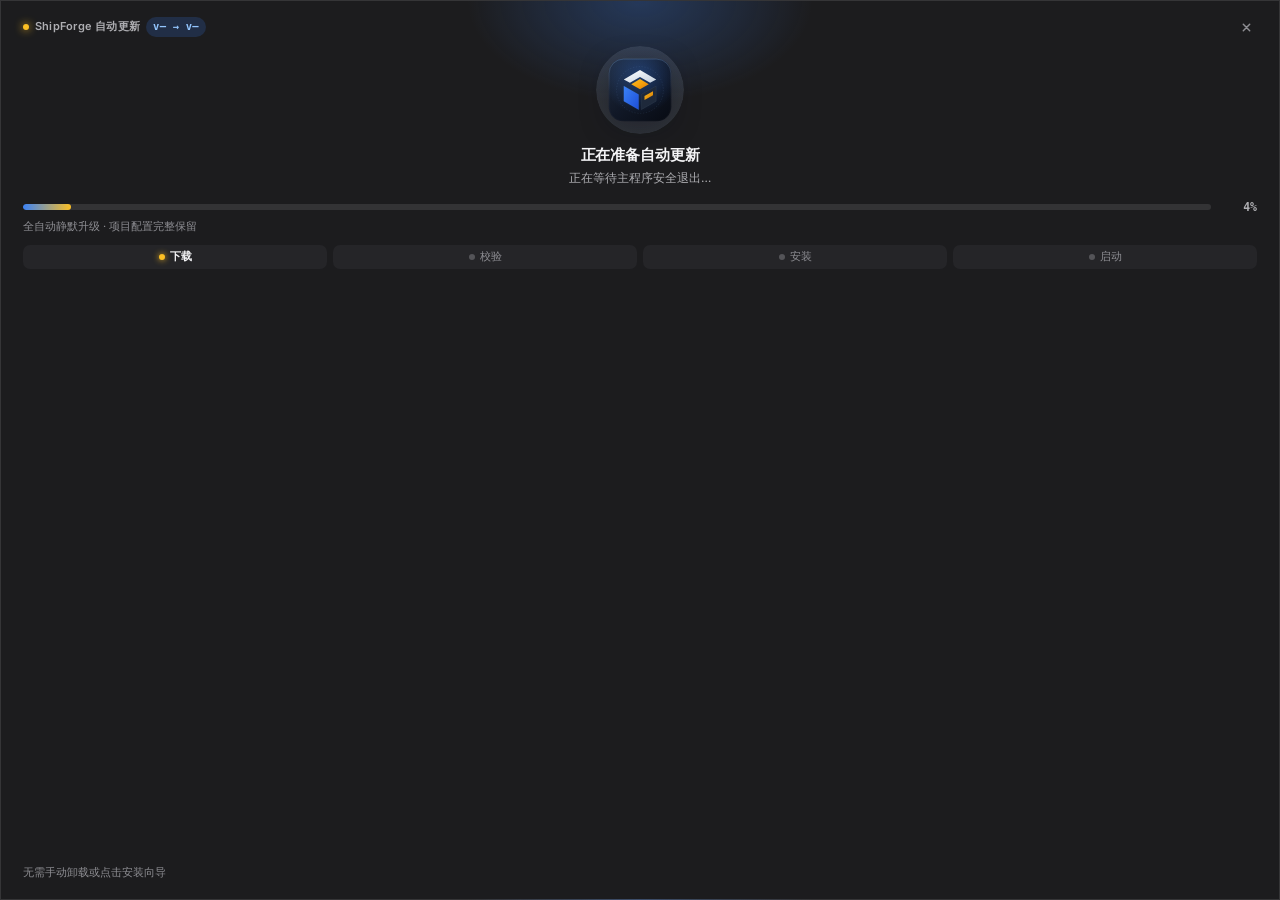
==== src/web/updater.html @ 5f90aaad "feat(release): v1.5.0 auto-updater host, release notes + latest.json sync, changelog drafter fix, an" ====
<!doctype html>
<html lang="zh-CN" data-theme="dark">
<head>
  <meta charset="UTF-8" />
  <meta name="viewport" content="width=device-width, initial-scale=1.0" />
  <meta name="color-scheme" content="light dark" />
  <title>ShipForge 自动更新</title>
  <style>
    @font-face {
      font-family: "Inter";
      font-style: normal;
      font-weight: 100 900;
      font-display: swap;
      src: url("assets/fonts/Inter-latin.woff2") format("woff2");
      unicode-range: U+0000-00FF, U+0131, U+0152-0153, U+02BB-02BC, U+02C6, U+02DA, U+02DC,
        U+0304, U+0308, U+0329, U+2000-206F, U+20AC, U+2122, U+2191, U+2193, U+2212, U+2215,
        U+FEFF, U+FFFD;
    }

    @property --ring-pct {
      syntax: "<number>";
      inherits: true;
      initial-value: 0;
    }

    :root {
      color-scheme: light dark;
      --font: -apple-system, BlinkMacSystemFont, "SF Pro Text", "Inter", "PingFang SC", "Microsoft YaHei UI", "Segoe UI", system-ui, sans-serif;
      --mono: "SF Mono", "Cascadia Mono", Consolas, monospace;

      /* Light tokens (Apple Sequoia × ShipForge Cobalt/Amber) */
      --bg: #ffffff;
      --bg-subtle: #f5f5f7;
      --border: rgba(0, 0, 0, 0.09);
      --text-1: #1d1d1f;
      --text-2: #636366;
      --text-3: #8e8e93;
      --track: rgba(0, 0, 0, 0.075);
      --ring-track: rgba(15, 23, 42, 0.09);
      --accent-a: #2563eb;
      --accent-b: #f59e0b;
      --accent-solid: #d98a00;
      --accent-solid-hover: #c07900;
      --accent-fg: #ffffff;
      --pill-bg: rgba(37, 99, 235, 0.09);
      --pill-fg: #1d4ed8;
      --ok: #248a3d;
      --err: #d70015;
      --err-bg: rgba(215, 0, 21, 0.08);
      --btn-ghost-bg: rgba(0, 0, 0, 0.048);
      --btn-ghost-hover: rgba(0, 0, 0, 0.09);
      --halo-glow: rgba(59, 130, 246, 0.16);
      --step-done: #248a3d;
      --step-active: #d98a00;
    }

    @media (prefers-color-scheme: dark) {
      :root {
        --bg: #1c1c1e;
        --bg-subtle: #252528;
        --border: rgba(255, 255, 255, 0.11);
        --text-1: #f5f5f7;
        --text-2: #aeaeb2;
        --text-3: #8e8e93;
        --track: rgba(255, 255, 255, 0.10);
        --ring-track: rgba(148, 163, 184, 0.18);
        --accent-a: #3b82f6;
        --accent-b: #fbbf24;
        --accent-solid: #f5b731;
        --accent-solid-hover: #ffca52;
        --accent-fg: #1c1c1e;
        --pill-bg: rgba(59, 130, 246, 0.18);
        --pill-fg: #93c5fd;
        --ok: #30d158;
        --err: #ff453a;
        --err-bg: rgba(255, 69, 58, 0.14);
        --btn-ghost-bg: rgba(255, 255, 255, 0.08);
        --btn-ghost-hover: rgba(255, 255, 255, 0.14);
        --halo-glow: rgba(59, 130, 246, 0.28);
        --step-done: #30d158;
        --step-active: #fbbf24;
      }
    }

    html[data-theme="light"] {
      color-scheme: light;
      --bg: #ffffff;
      --bg-subtle: #f5f5f7;
      --border: rgba(0, 0, 0, 0.09);
      --text-1: #1d1d1f;
      --text-2: #636366;
      --text-3: #8e8e93;
      --track: rgba(0, 0, 0, 0.075);
      --ring-track: rgba(15, 23, 42, 0.09);
      --accent-a: #2563eb;
      --accent-b: #f59e0b;
      --accent-solid: #d98a00;
      --accent-solid-hover: #c07900;
      --accent-fg: #ffffff;
      --pill-bg: rgba(37, 99, 235, 0.09);
      --pill-fg: #1d4ed8;
      --ok: #248a3d;
      --err: #d70015;
      --err-bg: rgba(215, 0, 21, 0.08);
      --btn-ghost-bg: rgba(0, 0, 0, 0.048);
      --btn-ghost-hover: rgba(0, 0, 0, 0.09);
      --halo-glow: rgba(59, 130, 246, 0.16);
      --step-done: #248a3d;
      --step-active: #d98a00;
    }

    html[data-theme="dark"] {
      color-scheme: dark;
      --bg: #1c1c1e;
      --bg-subtle: #252528;
      --border: rgba(255, 255, 255, 0.11);
      --text-1: #f5f5f7;
      --text-2: #aeaeb2;
      --text-3: #8e8e93;
      --track: rgba(255, 255, 255, 0.10);
      --ring-track: rgba(148, 163, 184, 0.18);
      --accent-a: #3b82f6;
      --accent-b: #fbbf24;
      --accent-solid: #f5b731;
      --accent-solid-hover: #ffca52;
      --accent-fg: #1c1c1e;
      --pill-bg: rgba(59, 130, 246, 0.18);
      --pill-fg: #93c5fd;
      --ok: #30d158;
      --err: #ff453a;
      --err-bg: rgba(255, 69, 58, 0.14);
      --btn-ghost-bg: rgba(255, 255, 255, 0.08);
      --btn-ghost-hover: rgba(255, 255, 255, 0.14);
      --halo-glow: rgba(59, 130, 246, 0.28);
      --step-done: #30d158;
      --step-active: #fbbf24;
    }

    * {
      box-sizing: border-box;
      margin: 0;
      padding: 0;
    }

    html, body {
      width: 100%;
      height: 100%;
      overflow: hidden;
      background: var(--bg);
      color: var(--text-1);
      font-family: var(--font);
      font-size: 13px;
      line-height: 1.45;
      user-select: none;
      -webkit-font-smoothing: antialiased;
    }

    .shell {
      position: relative;
      display: flex;
      flex-direction: column;
      width: 100%;
      height: 100%;
      padding: 15px 22px 18px;
      border: 1px solid var(--border);
      background:
        radial-gradient(240px 140px at 50% 0%, var(--halo-glow), transparent 72%),
        var(--bg);
    }

    /* Top drag strip */
    .topbar {
      display: flex;
      align-items: center;
      justify-content: space-between;
      height: 22px;
      margin-bottom: 6px;
    }

    .brand-pill {
      display: inline-flex;
      align-items: center;
      gap: 6px;
      font-size: 11px;
      font-weight: 600;
      letter-spacing: 0.02em;
      color: var(--text-2);
    }

    .brand-dot {
      width: 6px;
      height: 6px;
      border-radius: 50%;
      background: var(--accent-b);
      box-shadow: 0 0 8px var(--accent-b);
    }

    .ver-badge {
      display: inline-flex;
      align-items: center;
      gap: 4px;
      padding: 2px 7px;
      border-radius: 999px;
      background: var(--pill-bg);
      color: var(--pill-fg);
      font-family: var(--mono);
      font-size: 10.5px;
      font-weight: 600;
      font-variant-numeric: tabular-nums;
    }

    .top-actions {
      display: flex;
      align-items: center;
      gap: 4px;
    }

    .icon-btn {
      width: 22px;
      height: 22px;
      border: 0;
      border-radius: 6px;
      background: transparent;
      color: var(--text-3);
      display: grid;
      place-items: center;
      cursor: pointer;
      transition: background 0.15s, color 0.15s;
    }

    .icon-btn:hover {
      background: var(--btn-ghost-hover);
      color: var(--text-1);
    }

    .icon-btn:disabled {
      opacity: 0.32;
      pointer-events: none;
    }

    /* Hero Logo + Progress Ring */
    .hero {
      display: flex;
      flex-direction: column;
      align-items: center;
      text-align: center;
      margin-top: 2px;
    }

    .logo-stage {
      position: relative;
      width: 88px;
      height: 88px;
      display: grid;
      place-items: center;
      margin-bottom: 10px;
    }

    /* Semantic <progress> styled as circular progress halo */
    progress.logo-progress-ring {
      --size: 88px;
      --thickness: 3.5px;
      --ring-fill: var(--accent-b);
      width: var(--size);
      height: var(--size);
      border-radius: 50%;
      appearance: none;
      border: var(--thickness) solid transparent;
      background: conic-gradient(
        from 0deg,
        var(--accent-a) 0%,
        var(--ring-fill) calc(var(--ring-pct) * 1%),
        var(--ring-track) calc(var(--ring-pct) * 1%)
      );
      background-origin: border-box;
      background-clip: border-area;
      transition: --ring-pct 0s linear;
    }

    @media (prefers-reduced-motion: no-preference) {
      progress.logo-progress-ring {
        transition: --ring-pct 0.35s cubic-bezier(0.22, 1, 0.36, 1);
      }
    }

    @supports not (background-clip: border-area) {
      progress.logo-progress-ring {
        border: 0;
        mask-image: radial-gradient(
          transparent calc(50% - var(--thickness)),
          #000 calc(50% - var(--thickness) + 0.6px)
        );
      }
    }

    progress.logo-progress-ring::-webkit-progress-bar,
    progress.logo-progress-ring::-webkit-progress-value {
      display: none;
      background: none;
    }

    progress.logo-progress-ring::-moz-progress-bar {
      display: none;
      background: none;
    }

    progress.logo-progress-ring[value="100"] {
      --accent-a: var(--ok);
      --ring-fill: var(--ok);
    }

    .shell[data-phase="error"] progress.logo-progress-ring {
      --accent-a: var(--err);
      --ring-fill: var(--err);
    }

    @media (forced-colors: active) {
      progress.logo-progress-ring {
        forced-color-adjust: none;
        --accent-a: Highlight;
        --ring-fill: Highlight;
        --ring-track: Canvas;
      }
    }

    .logo-wrap {
      position: absolute;
      width: 68px;
      height: 68px;
      display: grid;
      place-items: center;
      filter: drop-shadow(0 6px 14px rgba(2, 6, 23, 0.34));
    }

    .sf-logo {
      width: 68px;
      height: 68px;
      display: block;
    }

    /* ShipForge Logo bespoke kinetic animations */
    .sf-blueprint-ring {
      transform-origin: 256px 256px;
    }

    .sf-launch-core {
      transform-origin: 256px 212px;
    }

    .sf-lid {
      transform-origin: 256px 154px;
    }

    @media (prefers-reduced-motion: no-preference) {
      .shell[data-busy="true"] .sf-blueprint-ring {
        animation: sf-orbit 12s linear infinite;
      }

      .shell[data-busy="true"] .sf-launch-core {
        animation: sf-spark-float 1.8s ease-in-out infinite;
      }

      .shell[data-phase="installing"] .sf-lid {
        animation: sf-lid-forge 1.5s ease-in-out infinite;
      }

      .shell[data-phase="done"] .logo-wrap {
        animation: sf-pop-done 0.45s cubic-bezier(0.22, 1.4, 0.36, 1) 1;
      }
    }

    @keyframes sf-orbit {
      from { transform: rotate(0deg); }
      to { transform: rotate(360deg); }
    }

    @keyframes sf-spark-float {
      0%, 100% { transform: translateY(0px) scale(1); opacity: 0.94; }
      50% { transform: translateY(-9px) scale(1.04); opacity: 1; }
    }

    @keyframes sf-lid-forge {
      0%, 100% { transform: translateY(0px); }
      50% { transform: translateY(-6px); }
    }

    @keyframes sf-pop-done {
      0% { transform: scale(0.92); }
      60% { transform: scale(1.06); }
      100% { transform: scale(1); }
    }

    .state-badge {
      position: absolute;
      right: 4px;
      bottom: 4px;
      width: 22px;
      height: 22px;
      border-radius: 50%;
      display: grid;
      place-items: center;
      color: #ffffff;
      box-shadow: 0 2px 8px rgba(0, 0, 0, 0.3);
      opacity: 0;
      transform: scale(0.5);
      transition: opacity 0.22s ease, transform 0.26s cubic-bezier(0.22, 1.4, 0.36, 1);
    }

    .shell[data-phase="done"] .state-badge {
      opacity: 1;
      transform: scale(1);
      background: var(--ok);
    }

    .shell[data-phase="error"] .state-badge {
      opacity: 1;
      transform: scale(1);
      background: var(--err);
    }

    .title {
      font-size: 15px;
      font-weight: 650;
      letter-spacing: -0.01em;
      color: var(--text-1);
    }

    .detail {
      margin-top: 3px;
      min-height: 18px;
      max-width: 100%;
      font-size: 12px;
      color: var(--text-2);
      white-space: nowrap;
      overflow: hidden;
      text-overflow: ellipsis;
    }

    .shell[data-phase="error"] .detail {
      color: var(--err);
      white-space: normal;
      display: -webkit-box;
      -webkit-line-clamp: 2;
      -webkit-box-orient: vertical;
      line-height: 1.38;
      min-height: 32px;
    }

    /* Progress bar row */
    .bar-section {
      margin-top: 12px;
    }

    .bar-row {
      display: flex;
      align-items: center;
      gap: 10px;
    }

    progress.linear-bar {
      flex: 1;
      height: 6px;
      appearance: none;
      border: 0 solid;
      border-radius: 999px;
      overflow: clip;
      background: var(--track);
    }

    progress.linear-bar::-webkit-progress-bar {
      background: transparent;
    }

    progress.linear-bar::-webkit-progress-value {
      border-radius: 999px;
      background: linear-gradient(90deg, var(--accent-a), var(--accent-b));
      transition: inline-size 0.25s ease;
    }

    progress.linear-bar::-moz-progress-bar {
      border-radius: 999px;
      background: linear-gradient(90deg, var(--accent-a), var(--accent-b));
    }

    progress.linear-bar[value="100"]::-webkit-progress-value {
      background: var(--ok);
    }

    progress.linear-bar[value="100"]::-moz-progress-bar {
      background: var(--ok);
    }

    .pct {
      min-width: 36px;
      text-align: right;
      font-family: var(--mono);
      font-size: 11.5px;
      font-weight: 600;
      font-variant-numeric: tabular-nums;
      color: var(--text-2);
    }

    .meta-row {
      margin-top: 4px;
      display: flex;
      justify-content: space-between;
      align-items: center;
      font-size: 11px;
      color: var(--text-3);
      font-variant-numeric: tabular-nums;
      min-height: 16px;
    }

    /* 4-step milestone rail */
    .steps {
      margin-top: 10px;
      display: grid;
      grid-template-columns: repeat(4, 1fr);
      gap: 6px;
    }

    .step {
      display: flex;
      align-items: center;
      justify-content: center;
      gap: 5px;
      padding: 4px 6px;
      border-radius: 7px;
      background: var(--bg-subtle);
      font-size: 11px;
      color: var(--text-3);
      transition: color 0.2s, background 0.2s;
    }

    .step-dot {
      width: 6px;
      height: 6px;
      border-radius: 50%;
      background: currentColor;
      opacity: 0.45;
      flex-shrink: 0;
    }

    .step.is-active {
      color: var(--text-1);
      font-weight: 600;
    }

    .step.is-active .step-dot {
      background: var(--step-active);
      opacity: 1;
      box-shadow: 0 0 6px var(--step-active);
    }

    .step.is-done {
      color: var(--step-done);
    }

    .step.is-done .step-dot {
      background: var(--step-done);
      opacity: 1;
    }

    /* Footer actions */
    .footer {
      margin-top: auto;
      padding-top: 10px;
      display: flex;
      align-items: center;
      justify-content: space-between;
      gap: 8px;
    }

    .hint {
      font-size: 11px;
      color: var(--text-3);
    }

    .actions {
      display: flex;
      align-items: center;
      gap: 6px;
      margin-left: auto;
    }

    .btn {
      height: 26px;
      padding: 0 11px;
      border: 0;
      border-radius: 7px;
      font-family: var(--font);
      font-size: 11.5px;
      font-weight: 600;
      cursor: pointer;
      transition: background 0.15s, opacity 0.15s;
    }

    .btn-ghost {
      background: var(--btn-ghost-bg);
      color: var(--text-1);
    }

    .btn-ghost:hover {
      background: var(--btn-ghost-hover);
    }

    .btn-accent {
      background: var(--accent-solid);
      color: var(--accent-fg);
    }

    .btn-accent:hover {
      background: var(--accent-solid-hover);
    }

    .hidden {
      display: none !important;
    }
  </style>
</head>
<body>
  <main class="shell" id="shell" data-phase="waiting_exit" data-busy="true">
    <header class="topbar" data-tauri-drag-region>
      <div class="brand-pill" data-tauri-drag-region>
        <span class="brand-dot" aria-hidden="true"></span>
        <span>ShipForge 自动更新</span>
        <span class="ver-badge" id="verBadge">v— → v—</span>
      </div>
      <div class="top-actions">
        <button class="icon-btn" id="btnClose" type="button" title="取消并关闭" aria-label="取消并关闭">
          <svg width="11" height="11" viewBox="0 0 12 12" fill="none" stroke="currentColor" stroke-width="1.6" stroke-linecap="round">
            <path d="M2.5 2.5l7 7M9.5 2.5l-7 7"/>
          </svg>
        </button>
      </div>
    </header>

    <section class="hero" data-tauri-drag-region>
      <div class="logo-stage" data-tauri-drag-region>
        <progress class="logo-progress-ring" id="ringProgress" value="4" max="100" aria-label="ShipForge 更新进度"></progress>
        <div class="logo-wrap" aria-hidden="true">
          <!-- ShipForge Official Isometric Forged Cube Logo with Live Kinetic Elements -->
          <svg class="sf-logo" xmlns="http://www.w3.org/2000/svg" viewBox="0 0 512 512">
            <defs>
              <linearGradient id="sf-bg" x1="12%" y1="6%" x2="88%" y2="94%">
                <stop offset="0%" stop-color="#1E293B"/>
                <stop offset="52%" stop-color="#111827"/>
                <stop offset="100%" stop-color="#090D16"/>
              </linearGradient>
              <linearGradient id="sf-rim" x1="0%" y1="0%" x2="0%" y2="100%">
                <stop offset="0%" stop-color="#93C5FD" stop-opacity="0.34"/>
                <stop offset="50%" stop-color="#FFFFFF" stop-opacity="0.06"/>
                <stop offset="100%" stop-color="#FFFFFF" stop-opacity="0.02"/>
              </linearGradient>
              <radialGradient id="sf-glow" cx="50%" cy="28%" r="60%">
                <stop offset="0%" stop-color="#3B82F6" stop-opacity="0.32"/>
                <stop offset="100%" stop-color="#3B82F6" stop-opacity="0"/>
              </radialGradient>
              <linearGradient id="sf-top" x1="15%" y1="10%" x2="85%" y2="90%">
                <stop offset="0%" stop-color="#F8FAFC"/>
                <stop offset="100%" stop-color="#CBD5E1"/>
              </linearGradient>
              <linearGradient id="sf-left" x1="0%" y1="0%" x2="100%" y2="100%">
                <stop offset="0%" stop-color="#3B82F6"/>
                <stop offset="100%" stop-color="#1D4ED8"/>
              </linearGradient>
              <linearGradient id="sf-amber" x1="0%" y1="0%" x2="100%" y2="100%">
                <stop offset="0%" stop-color="#FBBF24"/>
                <stop offset="55%" stop-color="#F59E0B"/>
                <stop offset="100%" stop-color="#D97706"/>
              </linearGradient>
            </defs>
            <rect x="20" y="20" width="472" height="472" rx="112" fill="url(#sf-bg)"/>
            <rect x="20" y="20" width="472" height="472" rx="112" fill="url(#sf-glow)"/>
            <rect x="23" y="23" width="466" height="466" rx="109" fill="none" stroke="url(#sf-rim)" stroke-width="5"/>
            <circle class="sf-blueprint-ring" cx="256" cy="256" r="176" fill="none" stroke="#93C5FD" stroke-opacity="0.22" stroke-width="3" stroke-dasharray="10 12"/>
            <g>
              <path d="M 134 226 L 246 290 L 246 404 L 134 340 Z" fill="url(#sf-left)" stroke="#60A5FA" stroke-opacity="0.35" stroke-width="2" stroke-linejoin="round"/>
              <path d="M 378 226 L 266 290 L 266 404 L 378 340 Z" fill="#1E293B" stroke="#94A3B8" stroke-opacity="0.32" stroke-width="2" stroke-linejoin="round"/>
              <path d="M 290 302 L 354 265 L 354 295 L 290 332 Z" fill="url(#sf-amber)" opacity="0.94"/>
              <path class="sf-lid" d="M 256 106 L 378 176 L 332 202 L 256 158 L 180 202 L 134 176 Z" fill="url(#sf-top)"/>
              <path class="sf-launch-core" d="M 256 174 L 322 212 L 256 250 L 190 212 Z" fill="url(#sf-amber)"/>
            </g>
          </svg>
        </div>
        <div class="state-badge" id="stateBadge" aria-hidden="true">
          <svg id="badgeIconOk" width="12" height="12" viewBox="0 0 14 14" fill="none" stroke="currentColor" stroke-width="2.2" stroke-linecap="round" stroke-linejoin="round">
            <path d="M2.5 7.5l3 3 6-6.5"/>
          </svg>
          <svg id="badgeIconErr" class="hidden" width="12" height="12" viewBox="0 0 14 14" fill="none" stroke="currentColor" stroke-width="2.2" stroke-linecap="round">
            <path d="M7 3.5v4.2M7 10.4h.01"/>
          </svg>
        </div>
      </div>

      <h1 class="title" id="titleText">正在准备自动更新</h1>
      <p class="detail" id="detailText" role="status" aria-live="polite">正在等待主程序安全退出…</p>
    </section>

    <section class="bar-section">
      <div class="bar-row">
        <progress class="linear-bar" id="barProgress" value="4" max="100" aria-label="更新总体进度"></progress>
        <span class="pct" id="pctText">4%</span>
      </div>
      <div class="meta-row">
        <span id="metaLeft">全自动静默升级 · 项目配置完整保留</span>
        <span id="metaRight"></span>
      </div>
      <div class="steps" aria-hidden="true">
        <div class="step is-active" data-step="0"><span class="step-dot"></span>下载</div>
        <div class="step" data-step="1"><span class="step-dot"></span>校验</div>
        <div class="step" data-step="2"><span class="step-dot"></span>安装</div>
        <div class="step" data-step="3"><span class="step-dot"></span>启动</div>
      </div>
    </section>

    <footer class="footer">
      <span class="hint" id="footerHint">无需手动卸载或点击安装向导</span>
      <div class="actions">
        <button class="btn btn-ghost hidden" id="btnCancel" type="button">取消</button>
        <button class="btn btn-ghost hidden" id="btnReopen" type="button">打开原版本</button>
        <button class="btn btn-ghost hidden" id="btnManual" type="button">手动安装</button>
        <button class="btn btn-accent hidden" id="btnElevate" type="button">管理员重试</button>
        <button class="btn btn-accent hidden" id="btnRetry" type="button">重试</button>
      </div>
    </footer>
  </main>

  <script>
    (function () {
      const tauri = window.__TAURI__;
      const invoke = (cmd, args = {}) => tauri?.core?.invoke(cmd, args);
      const listen = (ev, cb) => tauri?.event?.listen(ev, cb);

      const shell = document.getElementById("shell");
      const verBadge = document.getElementById("verBadge");
      const ringEl = document.getElementById("ringProgress");
      const barEl = document.getElementById("barProgress");
      const pctEl = document.getElementById("pctText");
      const titleEl = document.getElementById("titleText");
      const detailEl = document.getElementById("detailText");
      const metaLeft = document.getElementById("metaLeft");
      const metaRight = document.getElementById("metaRight");
      const footerHint = document.getElementById("footerHint");
      const badgeOk = document.getElementById("badgeIconOk");
      const badgeErr = document.getElementById("badgeIconErr");

      const btnClose = document.getElementById("btnClose");
      const btnCancel = document.getElementById("btnCancel");
      const btnReopen = document.getElementById("btnReopen");
      const btnManual = document.getElementById("btnManual");
      const btnElevate = document.getElementById("btnElevate");
      const btnRetry = document.getElementById("btnRetry");
      const stepEls = Array.from(document.querySelectorAll(".step"));

      let currentJob = null;
      let canCancelNow = true;

      function fmtBytes(n) {
        const v = Number(n) || 0;
        if (v < 1024) return v + " B";
        if (v < 1024 * 1024) return (v / 1024).toFixed(1) + " KB";
        return (v / (1024 * 1024)).toFixed(2) + " MB";
      }

      function setProgress(pct) {
        const clamped = Math.max(0, Math.min(100, Number(pct) || 0));
        const rounded = Math.round(clamped);
        ringEl.value = rounded;
        ringEl.style.setProperty("--ring-pct", clamped.toFixed(1));
        ringEl.setAttribute("aria-valuetext", rounded + "%");
        barEl.value = rounded;
        pctEl.textContent = rounded + "%";
      }

      function setSteps(activeIdx, isDone, isError) {
        stepEls.forEach((el, idx) => {
          el.classList.remove("is-active", "is-done");
          if (isDone || idx < activeIdx) {
            el.classList.add("is-done");
          } else if (idx === activeIdx && !isError) {
            el.classList.add("is-active");
          }
        });
      }

      function applyState(ev) {
        const phase = ev.phase || "waiting_exit";
        const isDone = phase === "done";
        const isErr = phase === "error";
        const isCancelled = phase === "cancelled";
        const busy = !isDone && !isErr && !isCancelled;

        shell.dataset.phase = phase;
        shell.dataset.busy = busy ? "true" : "false";

        badgeOk.classList.toggle("hidden", isErr);
        badgeErr.classList.toggle("hidden", !isErr);

        if (ev.title) titleEl.textContent = ev.title;
        if (ev.detail) detailEl.textContent = ev.detail;
        if (!isErr && !isCancelled) {
          setProgress(ev.percent);
        }
        setSteps(Number(ev.stepIndex) || 0, isDone, isErr || isCancelled);

        if (phase === "downloading" && ev.total > 0) {
          metaLeft.textContent = fmtBytes(ev.downloaded) + " / " + fmtBytes(ev.total);
          metaRight.textContent = ev.speedBps > 0 ? fmtBytes(ev.speedBps) + "/s" : "";
        } else if (phase === "installing") {
          metaLeft.textContent = currentJob?.packageKind === "portable"
            ? "便携版原子替换 · 异常自动回滚"
            : "静默升级安装 · 保留全部配置与快捷方式";
          metaRight.textContent = "";
        } else if (isDone) {
          metaLeft.textContent = "升级已完成";
          metaRight.textContent = "";
        } else if (isErr) {
          metaLeft.textContent = "可重试或恢复原版本";
          metaRight.textContent = "";
        } else {
          metaLeft.textContent = "全自动静默升级 · 项目配置完整保留";
          metaRight.textContent = "";
        }

        canCancelNow = Boolean(ev.canCancel) || isErr || isCancelled;
        btnClose.disabled = !canCancelNow;
        btnCancel.classList.toggle("hidden", !ev.canCancel);
        btnRetry.classList.toggle("hidden", !(ev.canRetry && !ev.canElevate));
        btnElevate.classList.toggle("hidden", !ev.canElevate);
        btnManual.classList.toggle("hidden", !ev.canManual);
        btnReopen.classList.toggle("hidden", !(isErr || isCancelled));

        footerHint.classList.toggle("hidden", isErr || isCancelled || Boolean(ev.canCancel));
        if (phase === "installing") {
          footerHint.textContent = "请稍候，安装期间请勿强制结束进程";
        } else if (phase === "launching" || isDone) {
          footerHint.textContent = "即将自动打开新版本 ShipForge";
        } else {
          footerHint.textContent = "无需手动卸载或点击安装向导";
        }
      }

      btnCancel.addEventListener("click", () => invoke("updater_host_cancel"));
      btnClose.addEventListener("click", () => {
        if (!canCancelNow) return;
        const ph = shell.dataset.phase;
        if (ph === "error" || ph === "cancelled") {
          invoke("updater_host_reopen_app");
        } else {
          invoke("updater_host_cancel");
        }
      });
      btnRetry.addEventListener("click", () => invoke("updater_host_retry", { elevate: false }));
      btnElevate.addEventListener("click", () => invoke("updater_host_retry", { elevate: true }));
      btnManual.addEventListener("click", () => invoke("updater_host_open_manual"));
      btnReopen.addEventListener("click", () => invoke("updater_host_reopen_app"));

      async function boot() {
        await listen("updater-host-progress", (event) => {
          if (event && event.payload) applyState(event.payload);
        });
        await listen("updater-progress", (event) => {
          const p = event && event.payload;
          if (!p) return;
          const total = Number(p.total) || Number(currentJob?.size) || 0;
          const dl = Number(p.downloaded) || 0;
          const rawPct = total > 0 ? Math.min(100, (dl / total) * 100) : Number(p.percent) || 0;
          if (p.phase === "verifying") {
            applyState({
              phase: "verifying",
              stepIndex: 1,
              percent: 64,
              title: "正在校验安装包签名",
              detail: "正在核对 SHA-256 哈希与二进制完整性…",
              downloaded: total,
              total,
              speedBps: 0,
              canCancel: false,
            });
          } else {
            applyState({
              phase: "downloading",
              stepIndex: 0,
              percent: 6 + rawPct * 0.54,
              title: "正在下载 ShipForge v" + (currentJob?.targetVersion || ""),
              detail: "官方安全通道高速下载中…",
              downloaded: dl,
              total,
              speedBps: Number(p.speedBps) || 0,
              canCancel: true,
            });
          }
        });

        try {
          const job = await invoke("updater_host_init");
          if (job) {
            currentJob = job;
            if (job.theme === "light" || job.theme === "dark") {
              document.documentElement.dataset.theme = job.theme;
            }
            verBadge.textContent = "v" + job.currentVersion + " → v" + job.targetVersion;
          }
        } catch (err) {
          applyState({
            phase: "error",
            stepIndex: 0,
            percent: 0,
            title: "初始化更新窗口失败",
            detail: String(err || "未知错误"),
            canRetry: true,
          });
        }
      }

      boot();
    })();
  </script>
</body>
</html>
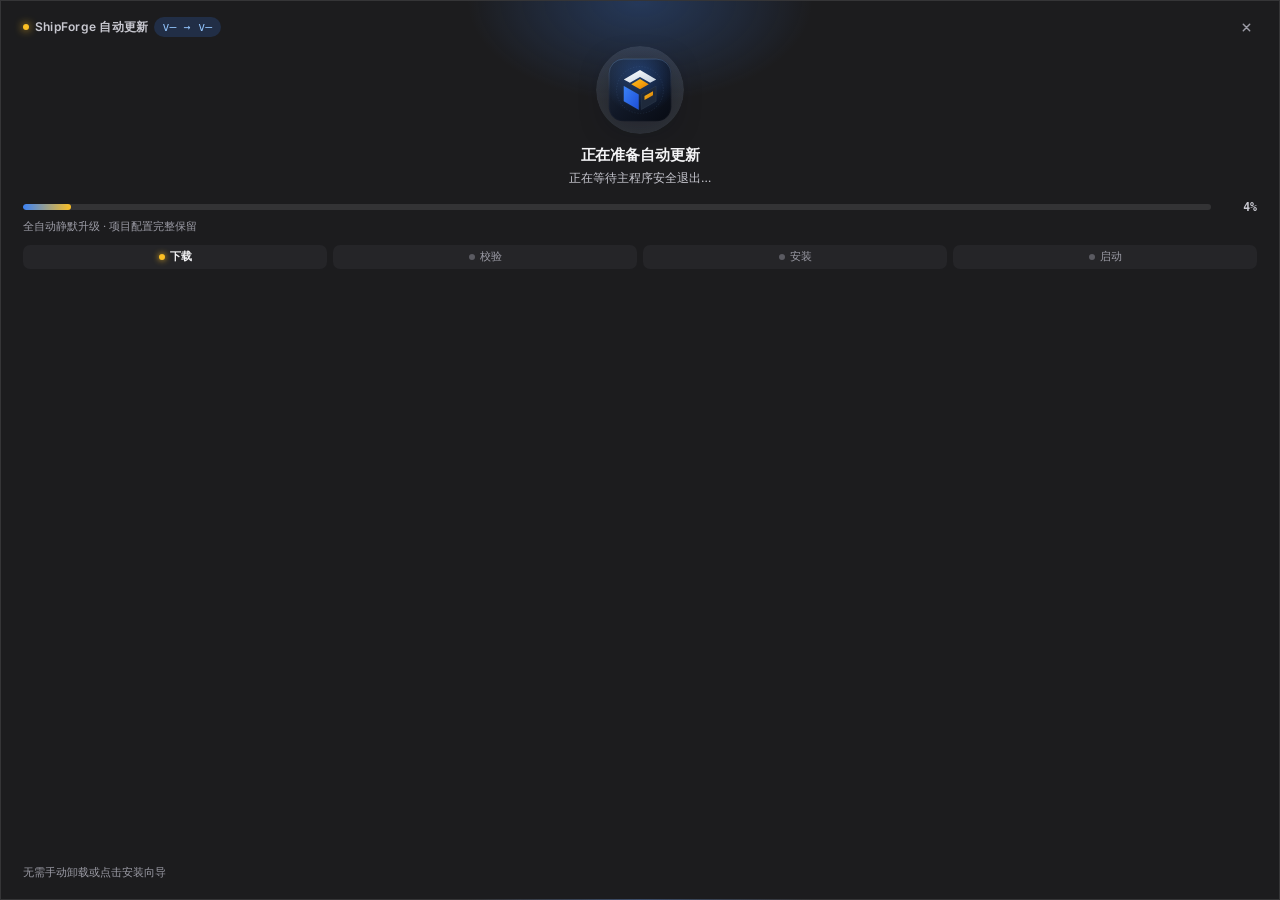
==== commit 40769861: "feat(ui,site): v1.5.1 deep typography clarity fix and full-motion emerald-teal website" ====
--- a/src/web/updater.html
+++ b/src/web/updater.html
@@ -25,16 +25,16 @@
 
     :root {
       color-scheme: light dark;
-      --font: -apple-system, BlinkMacSystemFont, "SF Pro Text", "Inter", "PingFang SC", "Microsoft YaHei UI", "Segoe UI", system-ui, sans-serif;
-      --mono: "SF Mono", "Cascadia Mono", Consolas, monospace;
-
-      /* Light tokens (Apple Sequoia × ShipForge Cobalt/Amber) */
+      --font: "Inter", "SF Pro Text", "Microsoft YaHei UI", "PingFang SC", "Segoe UI", system-ui, sans-serif;
+      --mono: "Cascadia Mono", "SF Mono", Consolas, "Microsoft YaHei UI", "PingFang SC", "Segoe UI", monospace;
+
+      /* Light tokens (High-Contrast Readable) */
       --bg: #ffffff;
       --bg-subtle: #f5f5f7;
       --border: rgba(0, 0, 0, 0.09);
-      --text-1: #1d1d1f;
-      --text-2: #636366;
-      --text-3: #8e8e93;
+      --text-1: #18181b;
+      --text-2: #48484f;
+      --text-3: #63636b;
       --track: rgba(0, 0, 0, 0.075);
       --ring-track: rgba(15, 23, 42, 0.09);
       --accent-a: #2563eb;
@@ -87,9 +87,9 @@
       --bg: #ffffff;
       --bg-subtle: #f5f5f7;
       --border: rgba(0, 0, 0, 0.09);
-      --text-1: #1d1d1f;
-      --text-2: #636366;
-      --text-3: #8e8e93;
+      --text-1: #18181b;
+      --text-2: #48484f;
+      --text-3: #63636b;
       --track: rgba(0, 0, 0, 0.075);
       --ring-track: rgba(15, 23, 42, 0.09);
       --accent-a: #2563eb;
@@ -115,8 +115,8 @@
       --bg-subtle: #252528;
       --border: rgba(255, 255, 255, 0.11);
       --text-1: #f5f5f7;
-      --text-2: #aeaeb2;
-      --text-3: #8e8e93;
+      --text-2: #c8c8d0;
+      --text-3: #9c9ca6;
       --track: rgba(255, 255, 255, 0.10);
       --ring-track: rgba(148, 163, 184, 0.18);
       --accent-a: #3b82f6;
@@ -152,7 +152,7 @@
       font-size: 13px;
       line-height: 1.45;
       user-select: none;
-      -webkit-font-smoothing: antialiased;
+      -webkit-font-smoothing: auto;
     }
 
     .shell {
@@ -181,7 +181,7 @@
       display: inline-flex;
       align-items: center;
       gap: 6px;
-      font-size: 11px;
+      font-size: 12px;
       font-weight: 600;
       letter-spacing: 0.02em;
       color: var(--text-2);
@@ -199,13 +199,13 @@
       display: inline-flex;
       align-items: center;
       gap: 4px;
-      padding: 2px 7px;
+      padding: 2px 8px;
       border-radius: 999px;
       background: var(--pill-bg);
       color: var(--pill-fg);
       font-family: var(--mono);
-      font-size: 10.5px;
-      font-weight: 600;
+      font-size: 11.5px;
+      font-weight: 500;
       font-variant-numeric: tabular-nums;
     }
 
